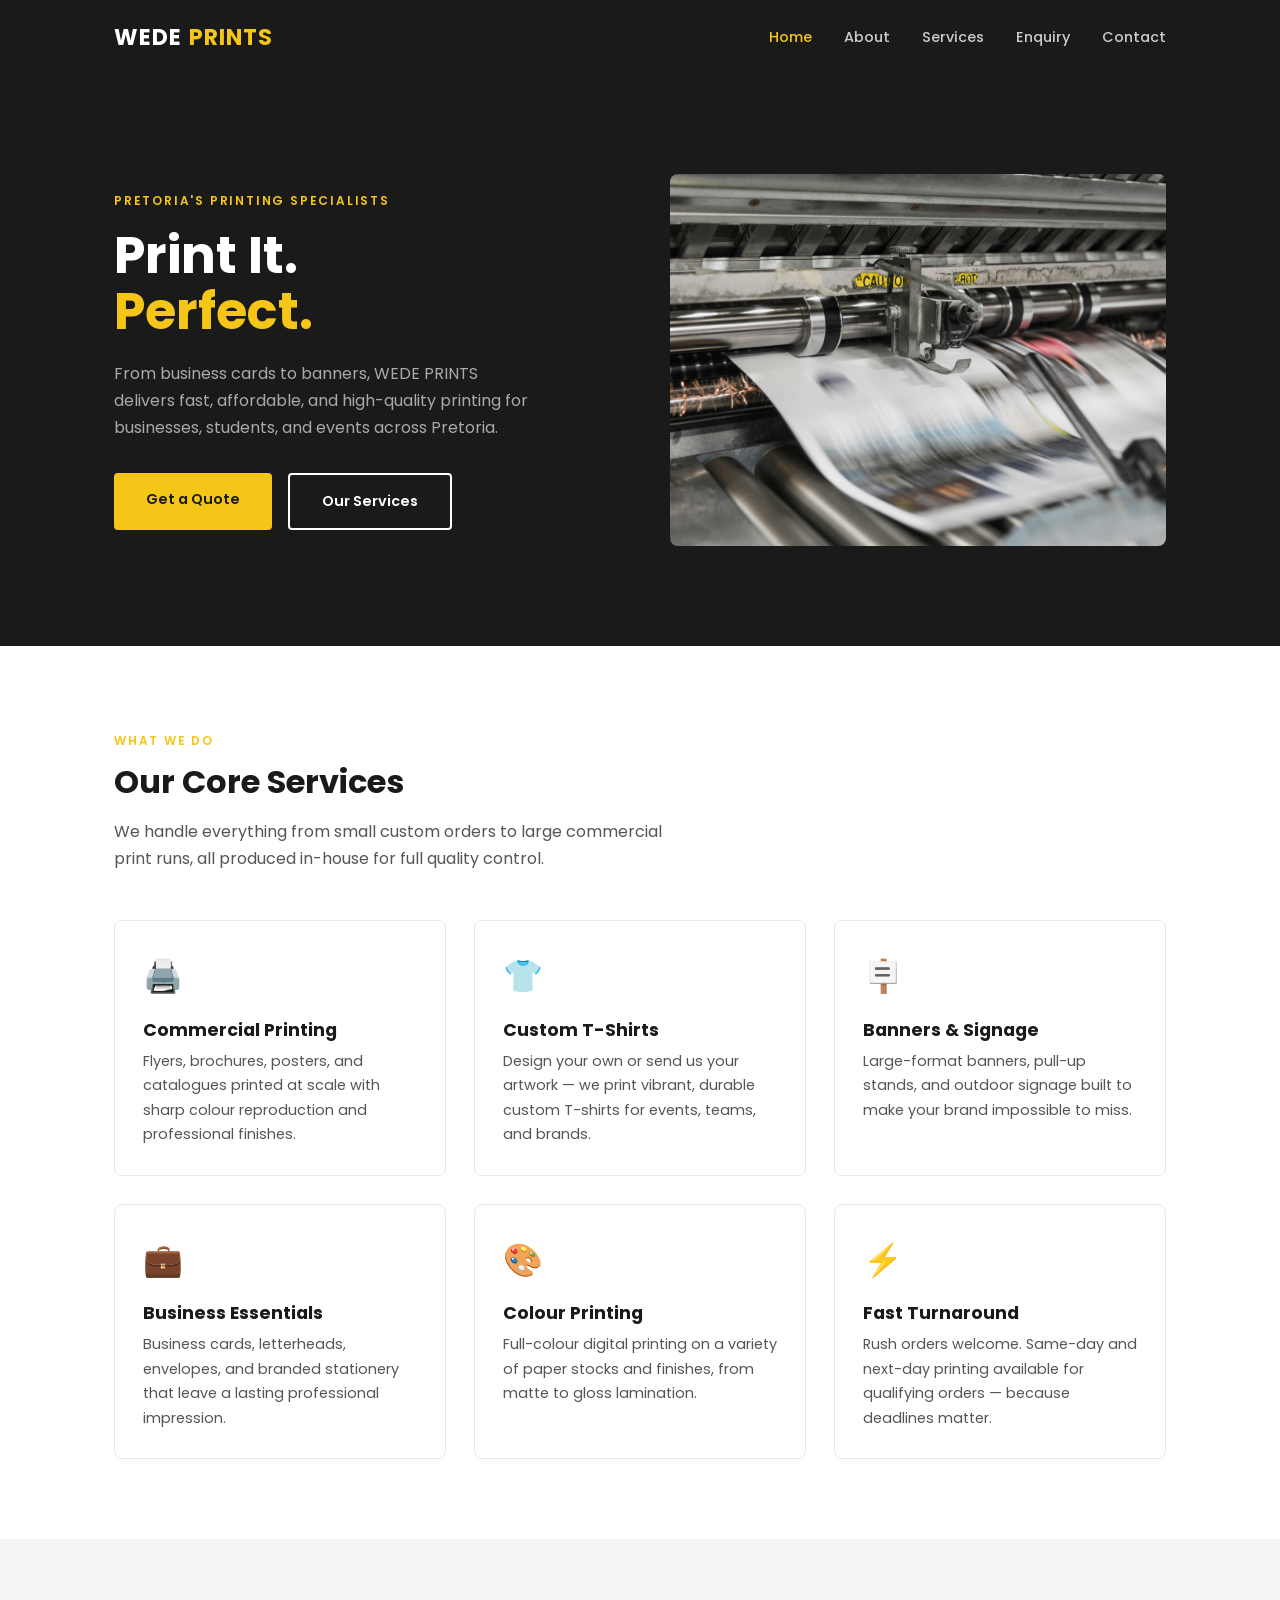
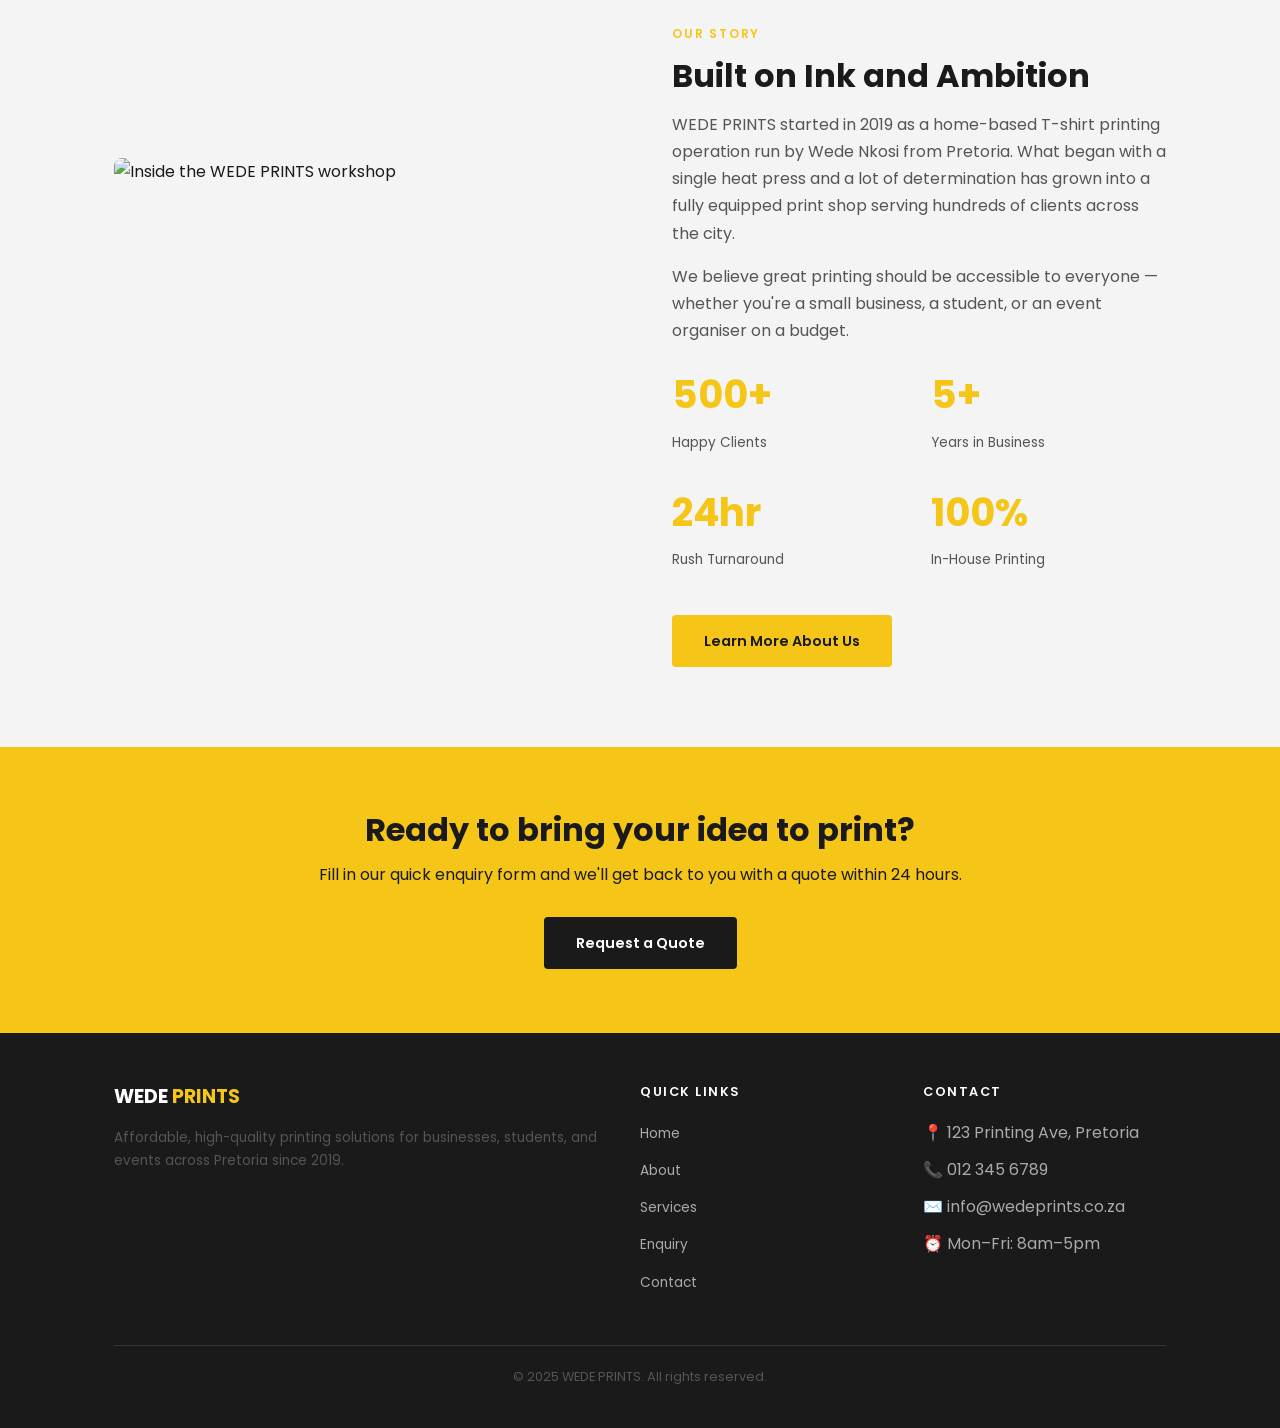
==== index.html @ 8aa2bee9 "Initial commit" ====
<!DOCTYPE html>
<html lang="en">
<head>
  <!-- Page metadata -->
  <meta charset="UTF-8" />
  <meta name="viewport" content="width=device-width, initial-scale=1.0" />
  <title>WEDE PRINTS | Quality Printing in Pretoria</title>

  <!-- Google Fonts -->
  <link rel="preconnect" href="https://fonts.googleapis.com" />
  <link rel="preconnect" href="https://fonts.gstatic.com" crossorigin />
  <link href="https://fonts.googleapis.com/css2?family=Poppins:wght@400;500;600;700&display=swap" rel="stylesheet" />

  <!-- Main stylesheet -->
  <link rel="stylesheet" href="css/style.css" />
</head>
<body>

  <!-- ======== NAVBAR ======== -->
  <nav class="navbar">
    <div class="container navbar__inner">
      <!-- Logo -->
      <a href="index.html" class="navbar__logo">WEDE <span>PRINTS</span></a>

      <!-- Navigation links -->
      <ul class="navbar__links">
        <li><a href="index.html" class="active">Home</a></li>
        <li><a href="about.html">About</a></li>
        <li><a href="services.html">Services</a></li>
        <li><a href="enquiry.html">Enquiry</a></li>
        <li><a href="contact.html">Contact</a></li>
      </ul>
    </div>
  </nav>

  <!-- ======== HERO SECTION ======== -->
  <section class="hero">
    <div class="container hero__inner">

      <!-- Hero text content -->
      <div class="hero__content">
        <p class="hero__tag">Pretoria's Printing Specialists</p>
        <h1 class="hero__title">Print It.<br /><span>Perfect.</span></h1>
        <p class="hero__desc">
          From business cards to banners, WEDE PRINTS delivers fast, affordable,
          and high-quality printing for businesses, students, and events across Pretoria.
        </p>
        <!-- Call-to-action buttons -->
        <div class="hero__buttons">
          <a href="enquiry.html" class="btn btn--primary">Get a Quote</a>
          <a href="services.html" class="btn btn--outline">Our Services</a>
        </div>
      </div>

      <!-- Hero image -->
      <div class="hero__image">
        <img src="images/print-printer.jpg" alt="Large format printing press in action" />
      </div>

    </div>
  </section>

  <!-- ======== SERVICES OVERVIEW ======== -->
  <section class="section">
    <div class="container">

      <span class="section__label">What We Do</span>
      <h2 class="section__title">Our Core Services</h2>
      <p class="section__subtitle">
        We handle everything from small custom orders to large commercial print runs,
        all produced in-house for full quality control.
      </p>

      <!-- Service cards -->
      <div class="cards">

        <div class="card">
          <div class="card__icon">🖨️</div>
          <h3 class="card__title">Commercial Printing</h3>
          <p class="card__text">
            Flyers, brochures, posters, and catalogues printed at scale with
            sharp colour reproduction and professional finishes.
          </p>
        </div>

        <div class="card">
          <div class="card__icon">👕</div>
          <h3 class="card__title">Custom T-Shirts</h3>
          <p class="card__text">
            Design your own or send us your artwork — we print vibrant,
            durable custom T-shirts for events, teams, and brands.
          </p>
        </div>

        <div class="card">
          <div class="card__icon">🪧</div>
          <h3 class="card__title">Banners & Signage</h3>
          <p class="card__text">
            Large-format banners, pull-up stands, and outdoor signage
            built to make your brand impossible to miss.
          </p>
        </div>

        <div class="card">
          <div class="card__icon">💼</div>
          <h3 class="card__title">Business Essentials</h3>
          <p class="card__text">
            Business cards, letterheads, envelopes, and branded stationery
            that leave a lasting professional impression.
          </p>
        </div>

        <div class="card">
          <div class="card__icon">🎨</div>
          <h3 class="card__title">Colour Printing</h3>
          <p class="card__text">
            Full-colour digital printing on a variety of paper stocks and finishes,
            from matte to gloss lamination.
          </p>
        </div>

        <div class="card">
          <div class="card__icon">⚡</div>
          <h3 class="card__title">Fast Turnaround</h3>
          <p class="card__text">
            Rush orders welcome. Same-day and next-day printing available
            for qualifying orders — because deadlines matter.
          </p>
        </div>

      </div>
    </div>
  </section>

  <!-- ======== ABOUT STRIP ======== -->
  <section class="section section--grey">
    <div class="container">
      <div class="about-strip">

        <!-- About image -->
        <div class="about-strip__image">
          <img src="images/print-workshop.jpg" alt="Inside the WEDE PRINTS workshop" />
        </div>

        <!-- About content -->
        <div class="about-strip__content">
          <span class="section__label">Our Story</span>
          <h2 class="section__title">Built on Ink and Ambition</h2>
          <p>
            WEDE PRINTS started in 2019 as a home-based T-shirt printing operation
            run by Wede Nkosi from Pretoria. What began with a single heat press and
            a lot of determination has grown into a fully equipped print shop serving
            hundreds of clients across the city.
          </p>
          <p>
            We believe great printing should be accessible to everyone — whether
            you're a small business, a student, or an event organiser on a budget.
          </p>

          <!-- Stats -->
          <div class="about-strip__stats">
            <div>
              <p class="stat__number">500+</p>
              <p class="stat__label">Happy Clients</p>
            </div>
            <div>
              <p class="stat__number">5+</p>
              <p class="stat__label">Years in Business</p>
            </div>
            <div>
              <p class="stat__number">24hr</p>
              <p class="stat__label">Rush Turnaround</p>
            </div>
            <div>
              <p class="stat__number">100%</p>
              <p class="stat__label">In-House Printing</p>
            </div>
          </div>

          <br />
          <a href="about.html" class="btn btn--primary">Learn More About Us</a>
        </div>

      </div>
    </div>
  </section>

  <!-- ======== CTA BANNER ======== -->
  <section class="cta-banner">
    <div class="container">
      <h2>Ready to bring your idea to print?</h2>
      <p>Fill in our quick enquiry form and we'll get back to you with a quote within 24 hours.</p>
      <a href="enquiry.html" class="btn btn--dark">Request a Quote</a>
    </div>
  </section>

  <!-- ======== FOOTER ======== -->
  <footer class="footer">
    <div class="container">
      <div class="footer__inner">

        <!-- Brand -->
        <div>
          <p class="footer__logo">WEDE <span>PRINTS</span></p>
          <p class="footer__desc">
            Affordable, high-quality printing solutions for businesses,
            students, and events across Pretoria since 2019.
          </p>
        </div>

        <!-- Quick links -->
        <div>
          <p class="footer__heading">Quick Links</p>
          <ul class="footer__links">
            <li><a href="index.html">Home</a></li>
            <li><a href="about.html">About</a></li>
            <li><a href="services.html">Services</a></li>
            <li><a href="enquiry.html">Enquiry</a></li>
            <li><a href="contact.html">Contact</a></li>
          </ul>
        </div>

        <!-- Contact info -->
        <div>
          <p class="footer__heading">Contact</p>
          <ul class="footer__links">
            <li>📍 123 Printing Ave, Pretoria</li>
            <li>📞 012 345 6789</li>
            <li>✉️ info@wedeprints.co.za</li>
            <li>⏰ Mon–Fri: 8am–5pm</li>
          </ul>
        </div>

      </div>

      <!-- Copyright -->
      <div class="footer__bottom">
        <p>&copy; 2025 WEDE PRINTS. All rights reserved.</p>
      </div>
    </div>
  </footer>

  <!-- Main JavaScript file -->
  <script src="js/main.js"></script>
</body>
</html>
---- css/style.css ----
/* ============================================================
   WEDE PRINTS — Main Stylesheet
   Colour palette:
     Black:      #1a1a1a
     Yellow:     #F5C518
     White:      #ffffff
     Light Grey: #f4f4f4
     Mid Grey:   #555555
   ============================================================ */

/* ---------- Reset & Base ---------- */
* {
  margin: 0;
  padding: 0;
  box-sizing: border-box;
}

html {
  scroll-behavior: smooth;
}

body {
  font-family: 'Poppins', sans-serif;
  font-size: 16px;
  color: #1a1a1a;
  background-color: #ffffff;
  line-height: 1.7;
}

img {
  max-width: 100%;
  display: block;
}

a {
  text-decoration: none;
  color: inherit;
}

ul {
  list-style: none;
}

/* ---------- Typography ---------- */
h1, h2, h3, h4 {
  font-weight: 700;
  line-height: 1.2;
}

h1 { font-size: 3rem; }
h2 { font-size: 2rem; }
h3 { font-size: 1.3rem; }

p {
  color: #555555;
  margin-bottom: 1rem;
}

/* ---------- Utility ---------- */
.container {
  max-width: 1100px;
  margin: 0 auto;
  padding: 0 24px;
}

.section {
  padding: 80px 0;
}

.section--grey {
  background-color: #f4f4f4;
}

.section__label {
  display: inline-block;
  font-size: 0.75rem;
  font-weight: 600;
  letter-spacing: 0.15em;
  text-transform: uppercase;
  color: #F5C518;
  margin-bottom: 12px;
}

.section__title {
  font-size: 2rem;
  color: #1a1a1a;
  margin-bottom: 16px;
}

.section__subtitle {
  font-size: 1rem;
  color: #555555;
  max-width: 560px;
  margin-bottom: 48px;
}

.btn {
  display: inline-block;
  padding: 14px 32px;
  font-family: 'Poppins', sans-serif;
  font-size: 0.9rem;
  font-weight: 600;
  border-radius: 4px;
  cursor: pointer;
  border: none;
  transition: opacity 0.2s ease, transform 0.2s ease;
}

.btn:hover {
  opacity: 0.88;
  transform: translateY(-1px);
}

.btn--primary {
  background-color: #F5C518;
  color: #1a1a1a;
}

.btn--outline {
  background-color: transparent;
  color: #ffffff;
  border: 2px solid #ffffff;
}

/* ---------- Navbar ---------- */
.navbar {
  position: sticky;
  top: 0;
  z-index: 100;
  background-color: #1a1a1a;
  padding: 18px 0;
}

.navbar__inner {
  display: flex;
  align-items: center;
  justify-content: space-between;
}

.navbar__logo {
  font-size: 1.4rem;
  font-weight: 700;
  color: #ffffff;
  letter-spacing: 0.05em;
}

.navbar__logo span {
  color: #F5C518;
}

.navbar__links {
  display: flex;
  gap: 32px;
}

.navbar__links a {
  color: #cccccc;
  font-size: 0.9rem;
  font-weight: 500;
  transition: color 0.2s ease;
}

.navbar__links a:hover,
.navbar__links a.active {
  color: #F5C518;
}

/* ---------- Hero ---------- */
.hero {
  background-color: #1a1a1a;
  color: #ffffff;
  padding: 100px 0;
  position: relative;
  overflow: hidden;
}

.hero__inner {
  display: grid;
  grid-template-columns: 1fr 1fr;
  align-items: center;
  gap: 60px;
}

.hero__tag {
  font-size: 0.75rem;
  font-weight: 600;
  letter-spacing: 0.15em;
  text-transform: uppercase;
  color: #F5C518;
  margin-bottom: 16px;
}

.hero__title {
  font-size: 3.2rem;
  line-height: 1.1;
  margin-bottom: 20px;
}

.hero__title span {
  color: #F5C518;
}

.hero__desc {
  color: #aaaaaa;
  font-size: 1rem;
  margin-bottom: 32px;
  max-width: 420px;
}

.hero__buttons {
  display: flex;
  gap: 16px;
  flex-wrap: wrap;
}

.hero__image {
  border-radius: 8px;
  overflow: hidden;
  aspect-ratio: 4/3;
}

.hero__image img {
  width: 100%;
  height: 100%;
  object-fit: cover;
}

/* ---------- Services Cards ---------- */
.cards {
  display: grid;
  grid-template-columns: repeat(3, 1fr);
  gap: 28px;
}

.card {
  background-color: #ffffff;
  border: 1px solid #e8e8e8;
  border-radius: 8px;
  padding: 28px;
  transition: box-shadow 0.2s ease, transform 0.2s ease;
}

.card:hover {
  box-shadow: 0 8px 24px rgba(0,0,0,0.09);
  transform: translateY(-3px);
}

.card__icon {
  font-size: 2rem;
  margin-bottom: 16px;
}

.card__title {
  font-size: 1.1rem;
  font-weight: 700;
  margin-bottom: 8px;
  color: #1a1a1a;
}

.card__text {
  font-size: 0.9rem;
  color: #555555;
  margin-bottom: 0;
}

/* ---------- About Strip ---------- */
.about-strip {
  display: grid;
  grid-template-columns: 1fr 1fr;
  gap: 64px;
  align-items: center;
}

.about-strip__image {
  border-radius: 8px;
  overflow: hidden;
  aspect-ratio: 4/3;
}

.about-strip__image img {
  width: 100%;
  height: 100%;
  object-fit: cover;
}

.about-strip__stats {
  display: grid;
  grid-template-columns: 1fr 1fr;
  gap: 24px;
  margin-top: 32px;
}

.stat__number {
  font-size: 2.4rem;
  font-weight: 700;
  color: #F5C518;
  line-height: 1;
}

.stat__label {
  font-size: 0.85rem;
  color: #555555;
  margin-top: 4px;
}

/* ---------- Page Hero (inner pages) ---------- */
.page-hero {
  background-color: #1a1a1a;
  color: #ffffff;
  padding: 64px 0;
  text-align: center;
}

.page-hero__title {
  font-size: 2.6rem;
  margin-bottom: 12px;
}

.page-hero__title span {
  color: #F5C518;
}

.page-hero__sub {
  color: #aaaaaa;
  font-size: 1rem;
}

/* ---------- Team Cards ---------- */
.team-grid {
  display: grid;
  grid-template-columns: repeat(3, 1fr);
  gap: 28px;
}

.team-card {
  text-align: center;
  padding: 32px 20px;
  border: 1px solid #e8e8e8;
  border-radius: 8px;
}

.team-card__avatar {
  width: 80px;
  height: 80px;
  border-radius: 50%;
  background-color: #F5C518;
  display: flex;
  align-items: center;
  justify-content: center;
  font-size: 1.8rem;
  margin: 0 auto 16px;
}

.team-card__name {
  font-weight: 700;
  margin-bottom: 4px;
  color: #1a1a1a;
}

.team-card__role {
  font-size: 0.85rem;
  color: #F5C518;
  font-weight: 600;
}

/* ---------- Services Page ---------- */
.service-block {
  display: grid;
  grid-template-columns: 1fr 1fr;
  gap: 60px;
  align-items: center;
  padding: 60px 0;
  border-bottom: 1px solid #e8e8e8;
}

.service-block:last-child {
  border-bottom: none;
}

.service-block--reverse {
  direction: rtl;
}

.service-block--reverse > * {
  direction: ltr;
}

.service-block__image {
  border-radius: 8px;
  overflow: hidden;
  aspect-ratio: 4/3;
}

.service-block__image img {
  width: 100%;
  height: 100%;
  object-fit: cover;
}

.service-block__tag {
  font-size: 0.75rem;
  font-weight: 600;
  letter-spacing: 0.15em;
  text-transform: uppercase;
  color: #F5C518;
  margin-bottom: 8px;
}

.price-tag {
  display: inline-block;
  background-color: #F5C518;
  color: #1a1a1a;
  font-weight: 700;
  font-size: 0.85rem;
  padding: 4px 12px;
  border-radius: 4px;
  margin-top: 12px;
}

/* ---------- Enquiry & Contact Forms ---------- */
.form-section {
  display: grid;
  grid-template-columns: 1fr 1.4fr;
  gap: 64px;
  align-items: start;
}

.form-info__item {
  display: flex;
  gap: 16px;
  margin-bottom: 28px;
}

.form-info__icon {
  font-size: 1.4rem;
  flex-shrink: 0;
  margin-top: 2px;
}

.form-info__label {
  font-size: 0.75rem;
  font-weight: 600;
  text-transform: uppercase;
  letter-spacing: 0.1em;
  color: #F5C518;
  margin-bottom: 4px;
}

.form-info__value {
  font-size: 0.95rem;
  color: #1a1a1a;
  margin-bottom: 0;
}

.form {
  display: flex;
  flex-direction: column;
  gap: 18px;
}

.form__row {
  display: grid;
  grid-template-columns: 1fr 1fr;
  gap: 18px;
}

.form__group {
  display: flex;
  flex-direction: column;
  gap: 6px;
}

.form__group label {
  font-size: 0.85rem;
  font-weight: 600;
  color: #1a1a1a;
}

.form__group input,
.form__group select,
.form__group textarea {
  padding: 12px 16px;
  border: 1px solid #dddddd;
  border-radius: 4px;
  font-family: 'Poppins', sans-serif;
  font-size: 0.9rem;
  color: #1a1a1a;
  transition: border-color 0.2s ease;
  background-color: #ffffff;
}

.form__group input:focus,
.form__group select:focus,
.form__group textarea:focus {
  outline: none;
  border-color: #F5C518;
}

.form__group textarea {
  resize: vertical;
  min-height: 120px;
}

/* ---------- Map Placeholder ---------- */
.map-placeholder {
  background-color: #e8e8e8;
  border-radius: 8px;
  height: 260px;
  display: flex;
  align-items: center;
  justify-content: center;
  color: #888888;
  font-size: 0.9rem;
  margin-top: 32px;
}

/* ---------- Locations Grid ---------- */
.locations-grid {
  display: grid;
  grid-template-columns: 1fr 1fr;
  gap: 28px;
  margin-bottom: 40px;
}

.location-card {
  background-color: #f4f4f4;
  border-radius: 8px;
  padding: 28px;
}

.location-card__name {
  font-weight: 700;
  font-size: 1.1rem;
  color: #1a1a1a;
  margin-bottom: 12px;
  padding-bottom: 12px;
  border-bottom: 2px solid #F5C518;
}

.location-card p {
  font-size: 0.9rem;
  margin-bottom: 6px;
}

/* ---------- CTA Banner ---------- */
.cta-banner {
  background-color: #F5C518;
  padding: 64px 0;
  text-align: center;
}

.cta-banner h2 {
  font-size: 2rem;
  color: #1a1a1a;
  margin-bottom: 12px;
}

.cta-banner p {
  color: #1a1a1a;
  margin-bottom: 28px;
}

.btn--dark {
  background-color: #1a1a1a;
  color: #ffffff;
}

/* ---------- Footer ---------- */
.footer {
  background-color: #1a1a1a;
  color: #aaaaaa;
  padding: 48px 0 24px;
}

.footer__inner {
  display: grid;
  grid-template-columns: 2fr 1fr 1fr;
  gap: 40px;
  margin-bottom: 40px;
}

.footer__logo {
  font-size: 1.2rem;
  font-weight: 700;
  color: #ffffff;
  margin-bottom: 12px;
}

.footer__logo span {
  color: #F5C518;
}

.footer__desc {
  font-size: 0.85rem;
  line-height: 1.7;
  margin-bottom: 0;
}

.footer__heading {
  font-size: 0.8rem;
  font-weight: 600;
  text-transform: uppercase;
  letter-spacing: 0.12em;
  color: #ffffff;
  margin-bottom: 16px;
}

.footer__links li {
  margin-bottom: 10px;
}

.footer__links a {
  font-size: 0.85rem;
  color: #aaaaaa;
  transition: color 0.2s ease;
}

.footer__links a:hover {
  color: #F5C518;
}

.footer__bottom {
  border-top: 1px solid #333333;
  padding-top: 20px;
  text-align: center;
  font-size: 0.8rem;
}

/* ---------- Responsive ---------- */
@media (max-width: 768px) {
  h1 { font-size: 2rem; }
  h2 { font-size: 1.5rem; }

  .hero__inner,
  .about-strip,
  .service-block,
  .form-section,
  .locations-grid,
  .footer__inner {
    grid-template-columns: 1fr;
  }

  .cards,
  .team-grid {
    grid-template-columns: 1fr;
  }

  .hero__image { display: none; }

  .service-block--reverse {
    direction: ltr;
  }

  .navbar__links {
    gap: 16px;
  }

  .form__row {
    grid-template-columns: 1fr;
  }
}
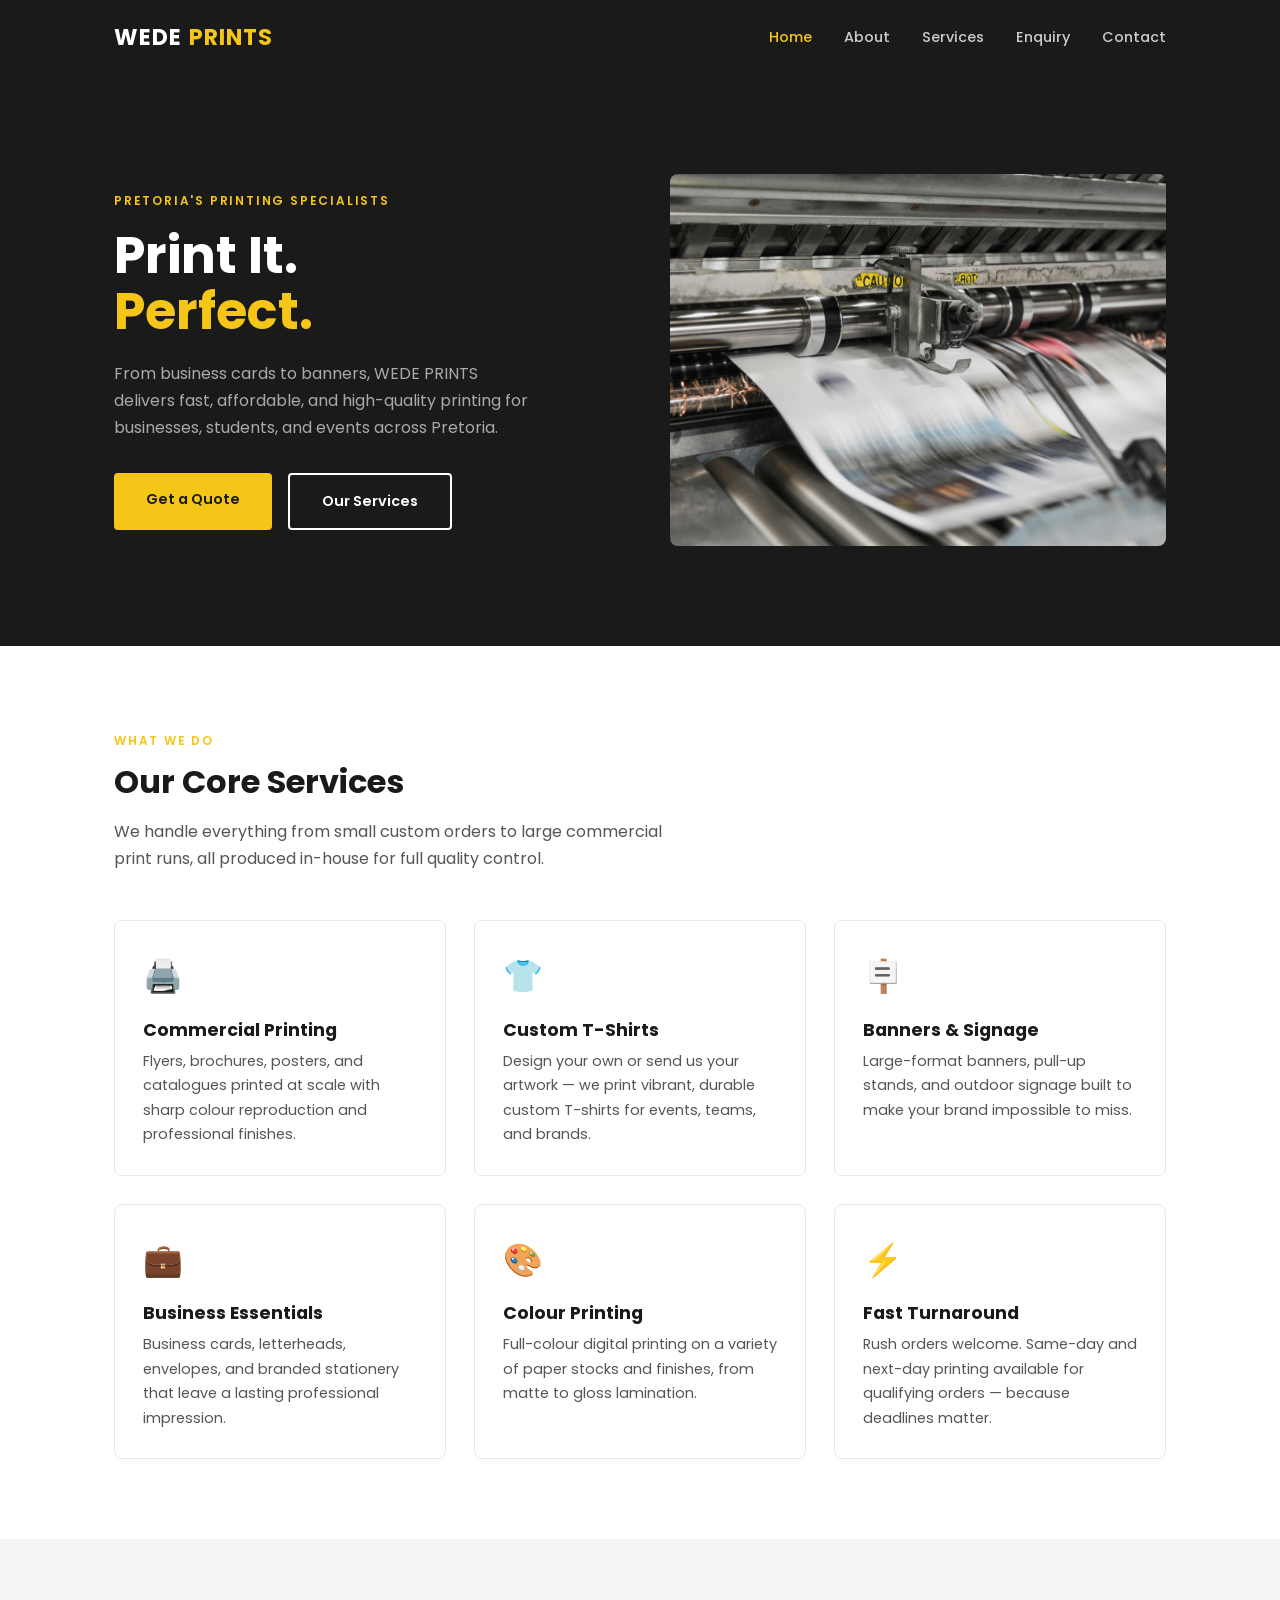
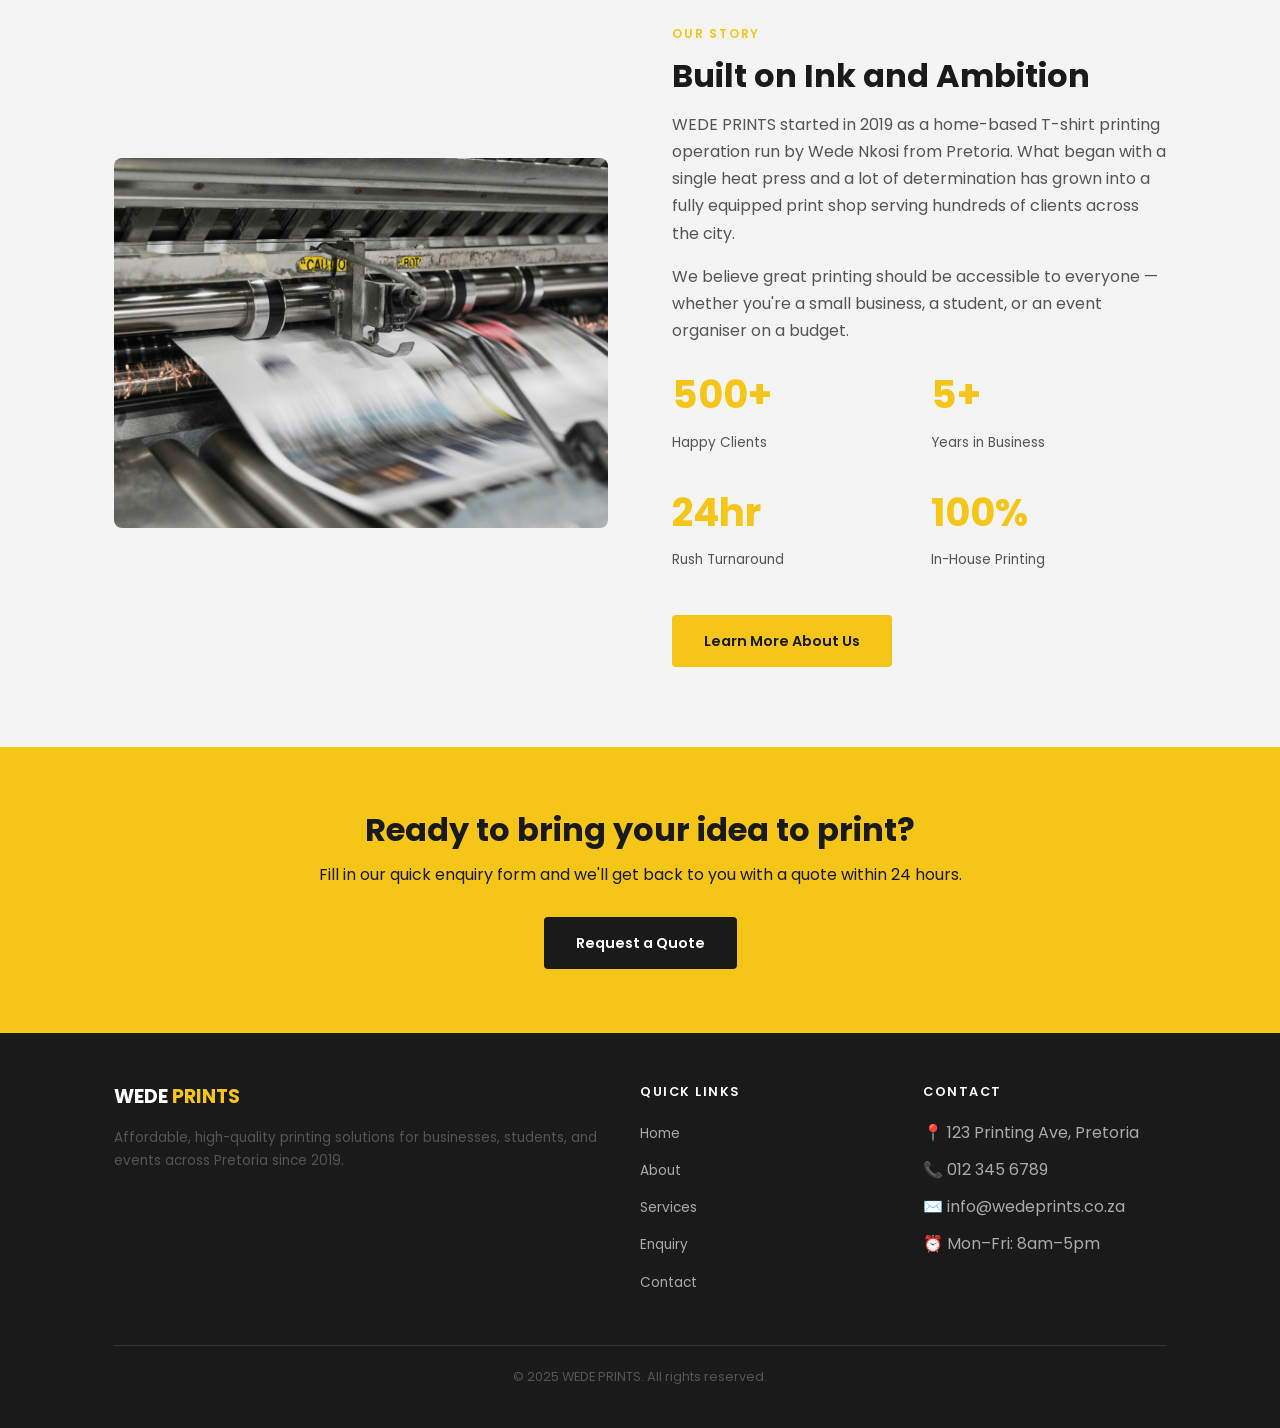
==== commit d65310f9: "srcset on images Add srcset and sizes attributes to all images for responsiveness" ====
--- a/index.html
+++ b/index.html
@@ -54,8 +54,12 @@
 
       <!-- Hero image -->
       <div class="hero__image">
-        <img src="images/print-printer.jpg" alt="Large format printing press in action" />
-      </div>
+<img 
+  src="images/print-printer.jpg"
+  srcset="images/print-printer.jpg 1200w, images/print-printer.jpg 800w"
+  sizes="(max-width: 768px) 100vw, (max-width: 1024px) 50vw, 50vw"
+  alt="Large format printing press in action"
+/>      </div>
 
     </div>
   </section>
@@ -139,8 +143,12 @@
 
         <!-- About image -->
         <div class="about-strip__image">
-          <img src="images/print-workshop.jpg" alt="Inside the WEDE PRINTS workshop" />
-        </div>
+<img 
+  src="images/print-printer.jpg"
+  srcset="images/print-printer.jpg 1200w, images/print-printer.jpg 800w"
+  sizes="(max-width: 768px) 100vw, (max-width: 1024px) 50vw, 50vw"
+  alt="Large format printing press in action"
+/>        </div>
 
         <!-- About content -->
         <div class="about-strip__content">
--- a/css/style.css
+++ b/css/style.css
@@ -659,3 +659,32 @@
     grid-template-columns: 1fr;
   }
 }
+@media (max-width: 1024px) {
+  .cards {
+    grid-template-columns: repeat(2, 1fr);
+  }
+
+  .team-grid {
+    grid-template-columns: repeat(2, 1fr);
+  }
+
+  .hero__title {
+    font-size: 2.4rem;
+  }
+
+  .hero__inner {
+    gap: 32px;
+  }
+
+  .footer__inner {
+    grid-template-columns: 1fr 1fr;
+  }
+
+  .service-block {
+    gap: 32px;
+  }
+
+  .form-section {
+    gap: 32px;
+  }
+}
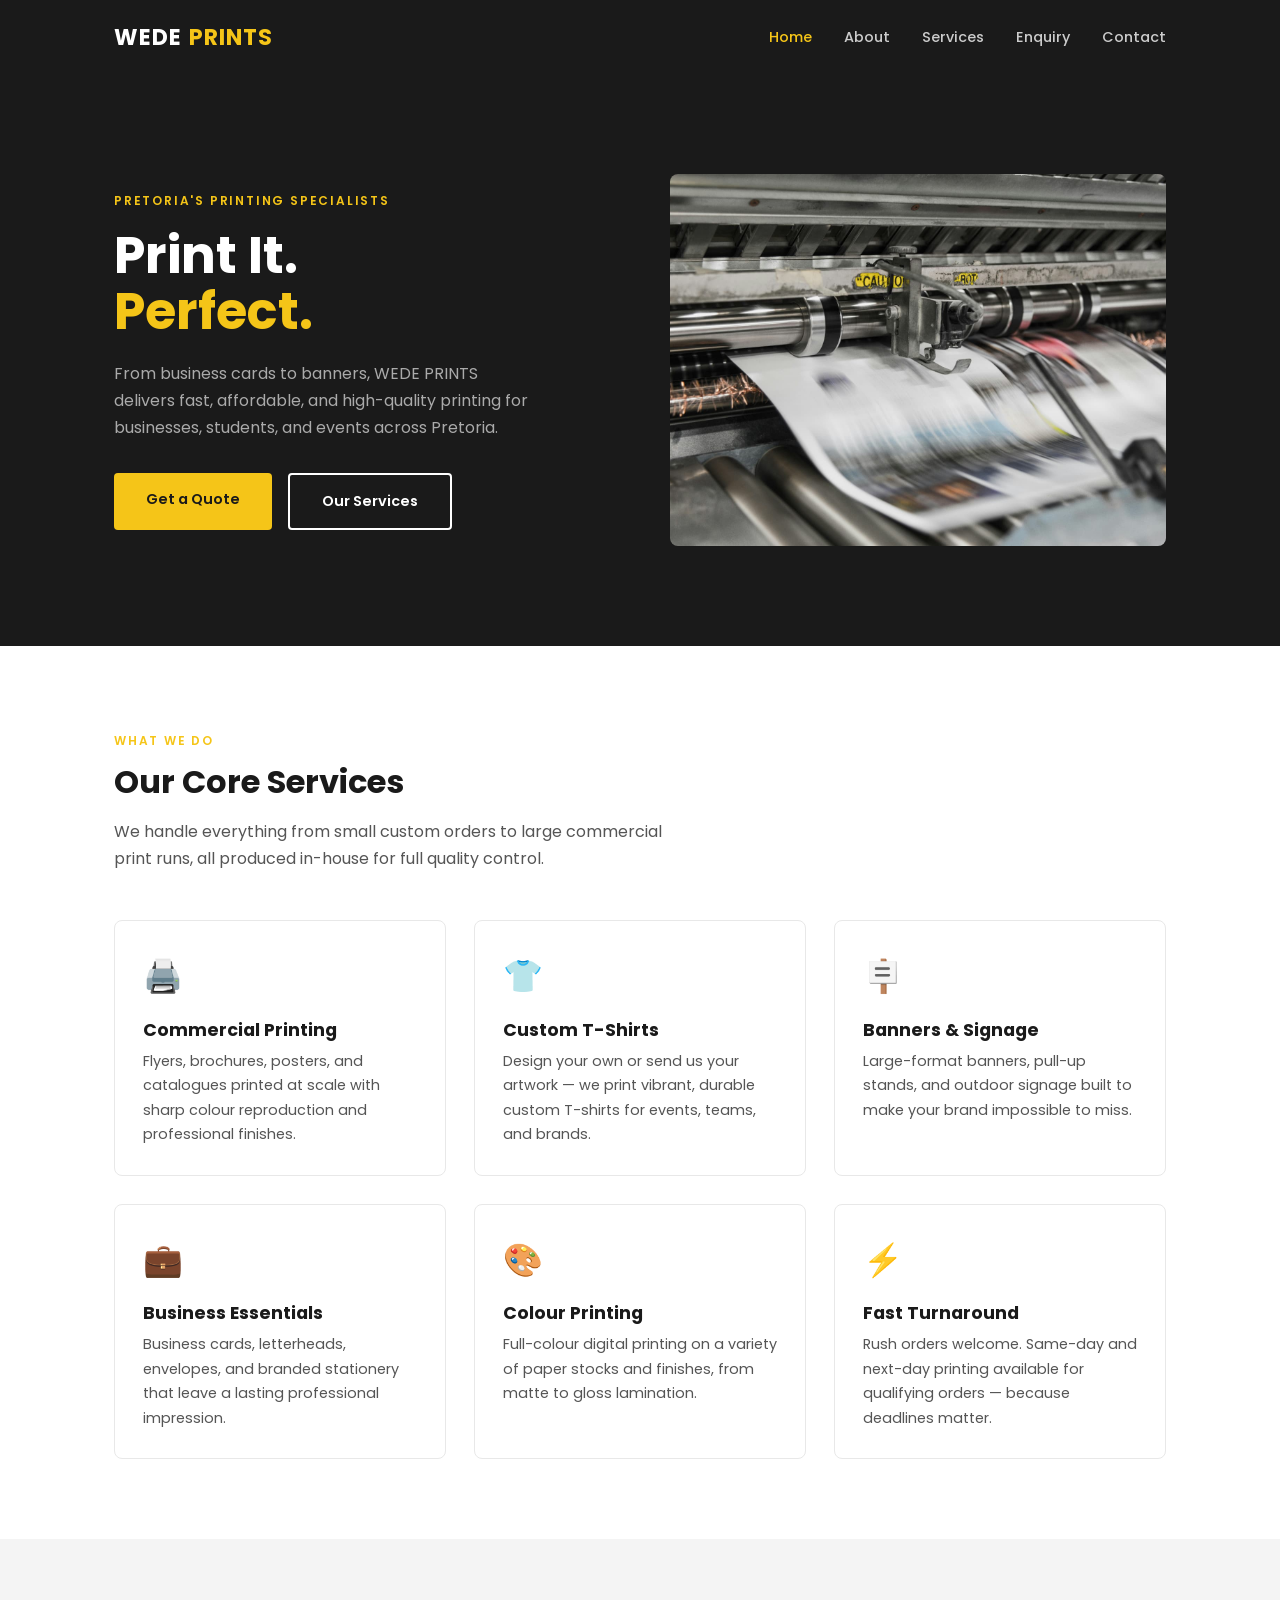
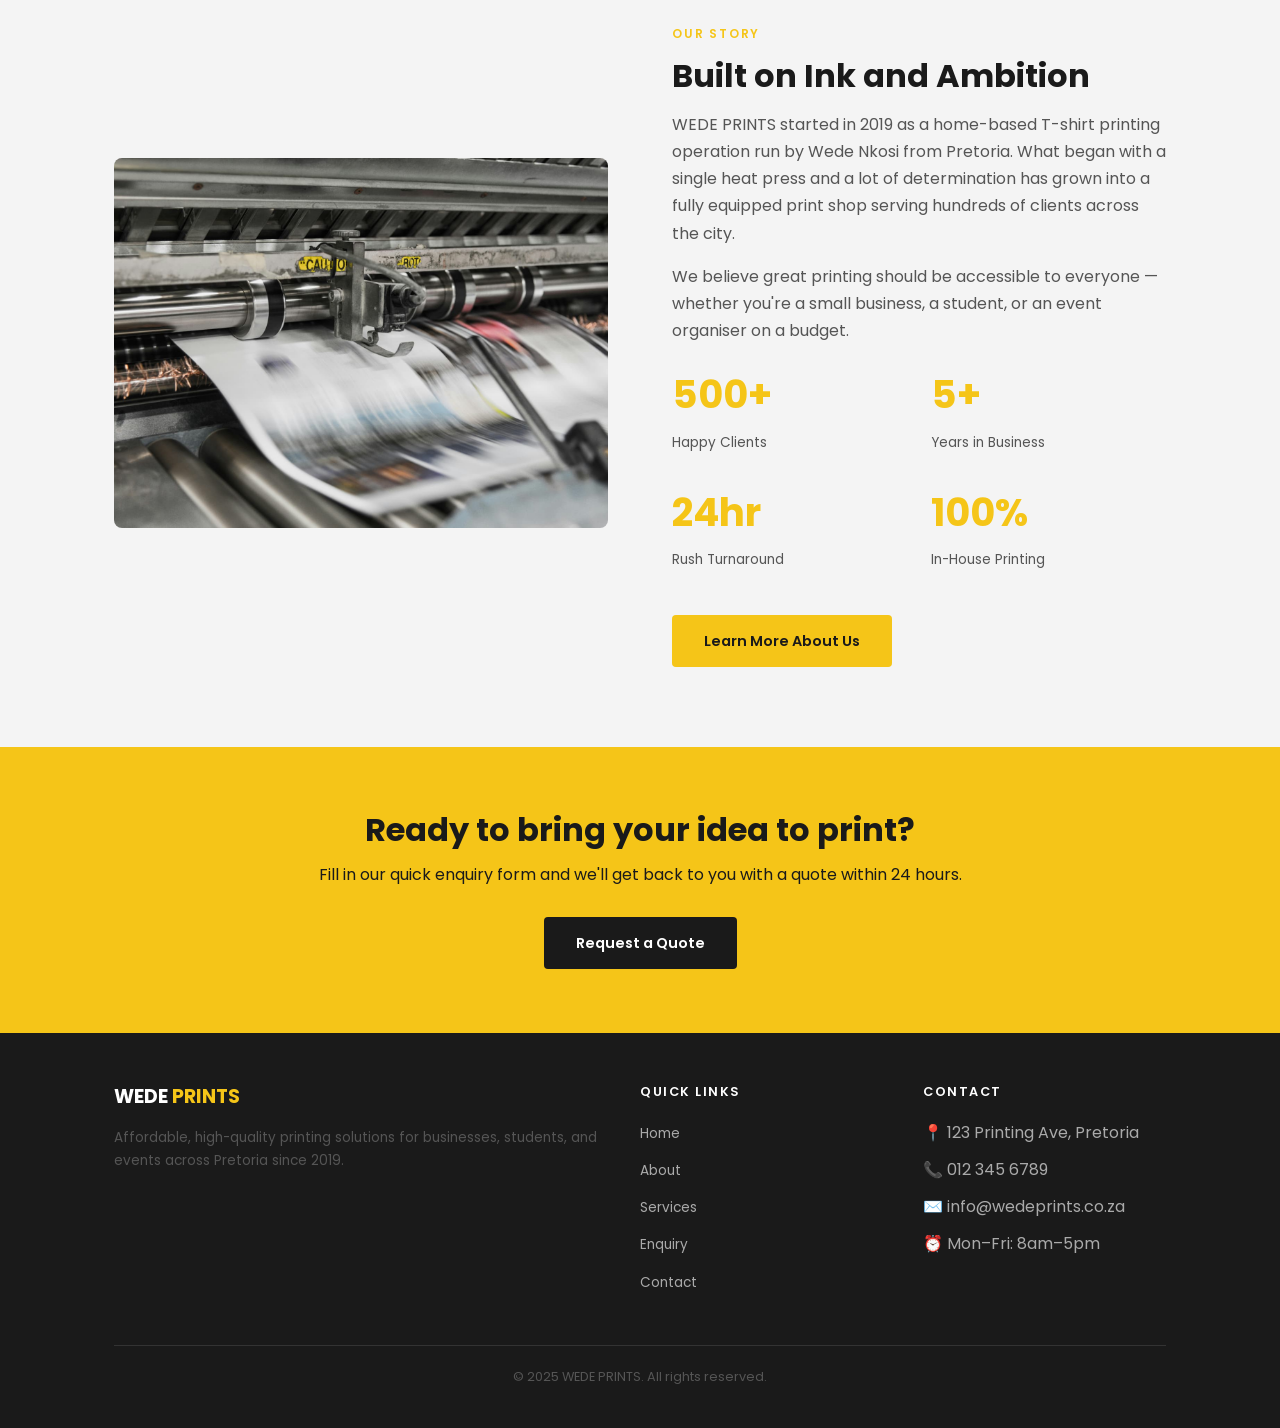
==== commit 64c3ee23: "Add FAQ Add FAQ accordion to services page Add image gallery with lightbox to about page Add scroll " ====
--- a/index.html
+++ b/index.html
@@ -4,7 +4,8 @@
   <!-- Page metadata -->
   <meta charset="UTF-8" />
   <meta name="viewport" content="width=device-width, initial-scale=1.0" />
-  <title>WEDE PRINTS | Quality Printing in Pretoria</title>
+  <title>WEDE PRINTS | Affordable Printing in Pretoria</title>
+<meta name="description" content="WEDE PRINTS offers fast, affordable printing in Pretoria: custom T-shirts, flyers, banners and business cards. Request a free quote today." />
 
   <!-- Google Fonts -->
   <link rel="preconnect" href="https://fonts.googleapis.com" />
@@ -250,5 +251,6 @@
 
   <!-- Main JavaScript file -->
   <script src="js/main.js"></script>
+  <script src="js/interactive.js" defer></script>
 </body>
 </html>
--- a/css/style.css
+++ b/css/style.css
@@ -126,7 +126,7 @@
 .navbar {
   position: sticky;
   top: 0;
-  z-index: 100;
+  z-index: 1000;
   background-color: #1a1a1a;
   padding: 18px 0;
 }
@@ -627,38 +627,6 @@
 }
 
 /* ---------- Responsive ---------- */
-@media (max-width: 768px) {
-  h1 { font-size: 2rem; }
-  h2 { font-size: 1.5rem; }
-
-  .hero__inner,
-  .about-strip,
-  .service-block,
-  .form-section,
-  .locations-grid,
-  .footer__inner {
-    grid-template-columns: 1fr;
-  }
-
-  .cards,
-  .team-grid {
-    grid-template-columns: 1fr;
-  }
-
-  .hero__image { display: none; }
-
-  .service-block--reverse {
-    direction: ltr;
-  }
-
-  .navbar__links {
-    gap: 16px;
-  }
-
-  .form__row {
-    grid-template-columns: 1fr;
-  }
-}
 @media (max-width: 1024px) {
   .cards {
     grid-template-columns: repeat(2, 1fr);
@@ -687,4 +655,167 @@
   .form-section {
     gap: 32px;
   }
+}/* ---------- Interactive Map ---------- */
+.map-controls {
+  display: flex;
+  gap: 16px;
+  flex-wrap: wrap;
+  margin-bottom: 20px;
+}
+
+.map {
+  height: 400px;
+  border-radius: 8px;
+  position: relative;
+  z-index: 0;
+}
+
+@media (max-width: 768px) {
+  .map { height: 300px; }
+}/* ---------- Accordion ---------- */
+.accordion {
+  max-width: 800px;
+  margin-top: 24px;
+}
+
+.accordion__item {
+  background-color: #ffffff;
+  border: 1px solid #e8e8e8;
+  border-radius: 8px;
+  margin-bottom: 12px;
+  overflow: hidden;
+}
+
+.accordion__header {
+  display: flex;
+  justify-content: space-between;
+  align-items: center;
+  width: 100%;
+  padding: 18px 24px;
+  background: none;
+  border: none;
+  font-family: 'Poppins', sans-serif;
+  font-size: 1rem;
+  font-weight: 600;
+  color: #1a1a1a;
+  text-align: left;
+  cursor: pointer;
+  transition: background-color 0.2s ease;
+}
+
+.accordion__header:hover,
+.accordion__header:focus {
+  background-color: #fff8dc;
+}
+
+.accordion__icon {
+  font-size: 1.4rem;
+  color: #F5C518;
+  font-weight: 700;
+}
+
+.accordion__panel {
+  max-height: 0;
+  overflow: hidden;
+  transition: max-height 0.3s ease;
+}
+
+.accordion__panel p {
+  padding: 0 24px 20px;
+  margin-bottom: 0;
+}
+
+/* ---------- Gallery & Lightbox ---------- */
+.gallery {
+  display: grid;
+  grid-template-columns: repeat(3, 1fr);
+  gap: 16px;
+}
+
+.gallery__item {
+  border: none;
+  padding: 0;
+  background: none;
+  border-radius: 8px;
+  overflow: hidden;
+  cursor: zoom-in;
+  aspect-ratio: 4/3;
+}
+
+.gallery__item img {
+  width: 100%;
+  height: 100%;
+  object-fit: cover;
+  transition: transform 0.3s ease;
+}
+
+.gallery__item:hover img,
+.gallery__item:focus img {
+  transform: scale(1.06);
+}
+
+.lightbox {
+  position: fixed;
+  inset: 0;
+  z-index: 2000;
+  display: none;
+  align-items: center;
+  justify-content: center;
+  background-color: rgba(0, 0, 0, 0.88);
+  padding: 24px;
+}
+
+.lightbox--open {
+  display: flex;
+}
+
+.lightbox__img {
+  max-width: 100%;
+  max-height: 90vh;
+  border-radius: 8px;
+}
+
+.lightbox__close {
+  position: absolute;
+  top: 16px;
+  right: 24px;
+  background: none;
+  border: none;
+  color: #ffffff;
+  font-size: 2.6rem;
+  line-height: 1;
+  cursor: pointer;
+}
+
+.lightbox__close:hover {
+  color: #F5C518;
+}
+
+/* ---------- Scroll animations ---------- */
+.reveal {
+  opacity: 0;
+  transform: translateY(24px);
+  transition: opacity 0.6s ease, transform 0.6s ease;
+}
+
+.reveal--visible {
+  opacity: 1;
+  transform: translateY(0);
+}
+
+/* Respect visitors who prefer reduced motion */
+@media (prefers-reduced-motion: reduce) {
+  .reveal,
+  .accordion__panel,
+  .gallery__item img {
+    transition: none;
+  }
+}
+
+@media (max-width: 1024px) {
+  .gallery { grid-template-columns: repeat(2, 1fr); }
+}
+
+@media (max-width: 768px) {
+  .gallery { grid-template-columns: 1fr; }
 }
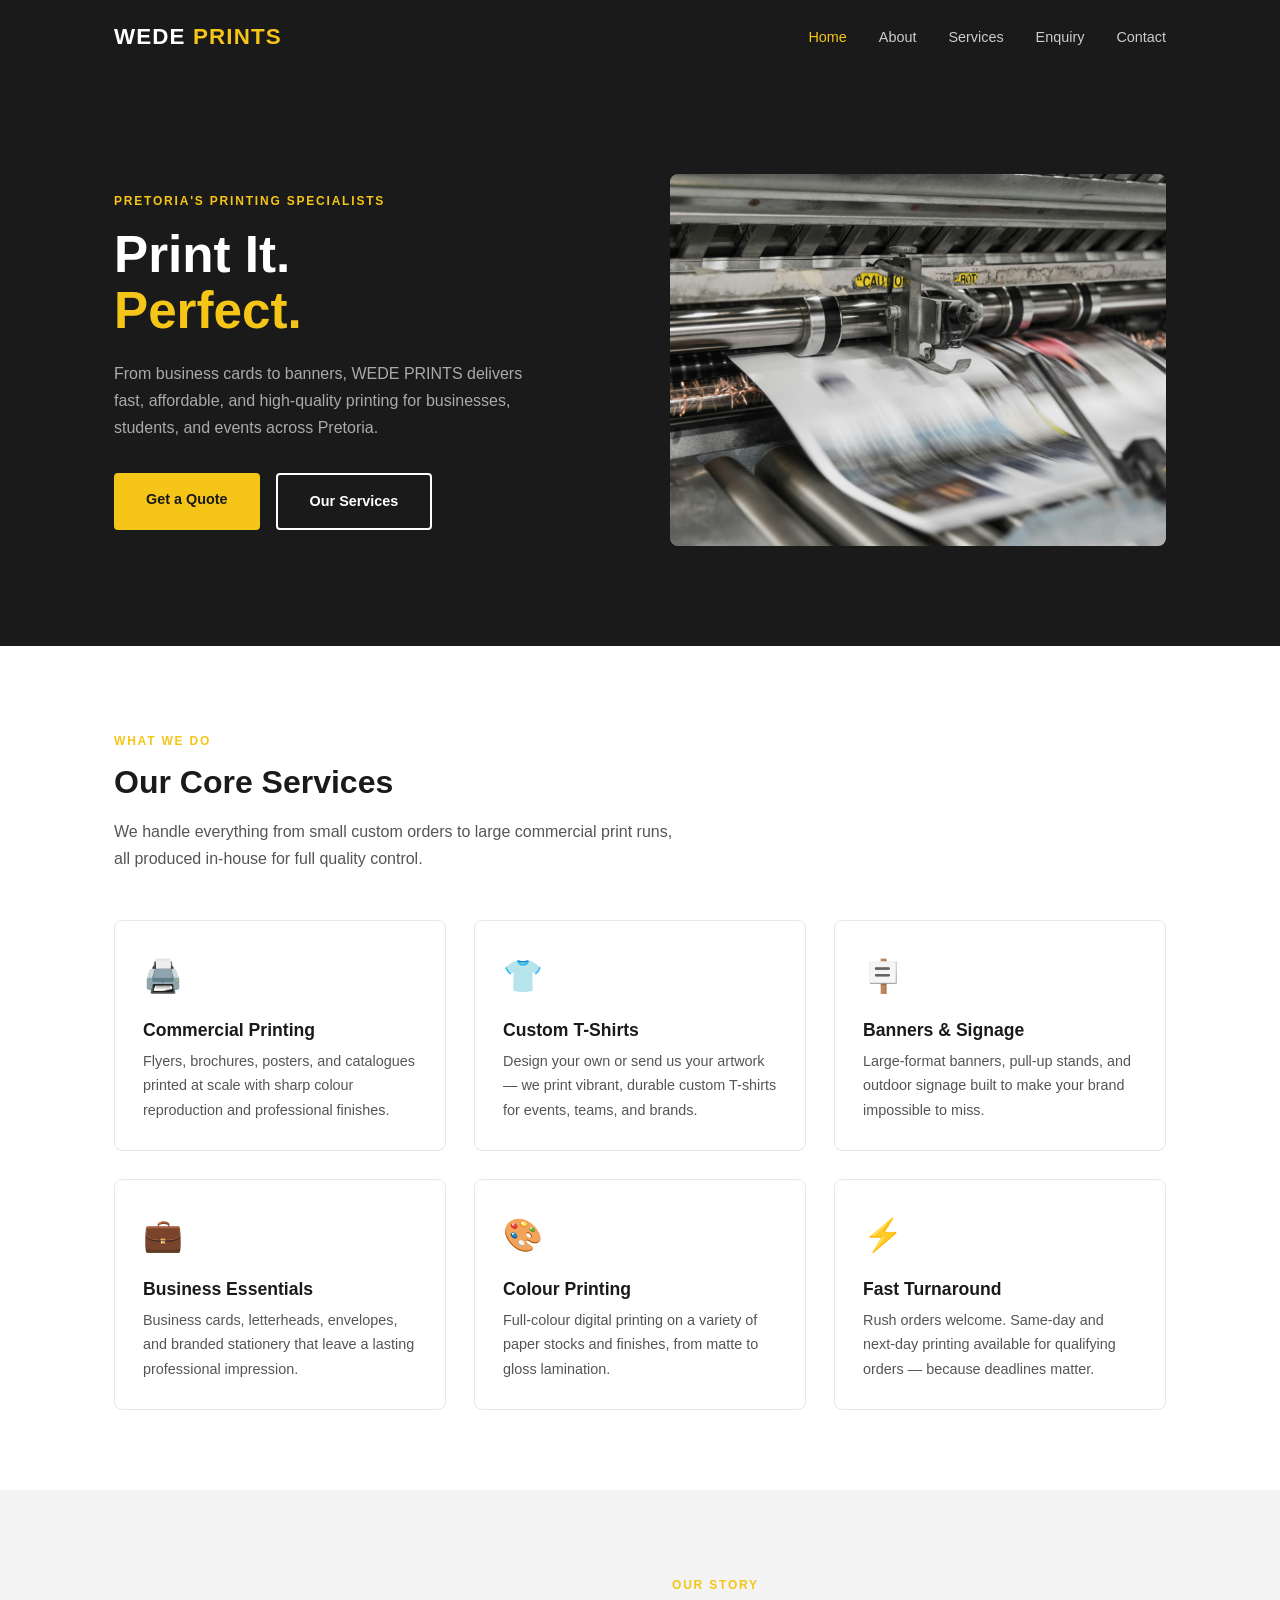
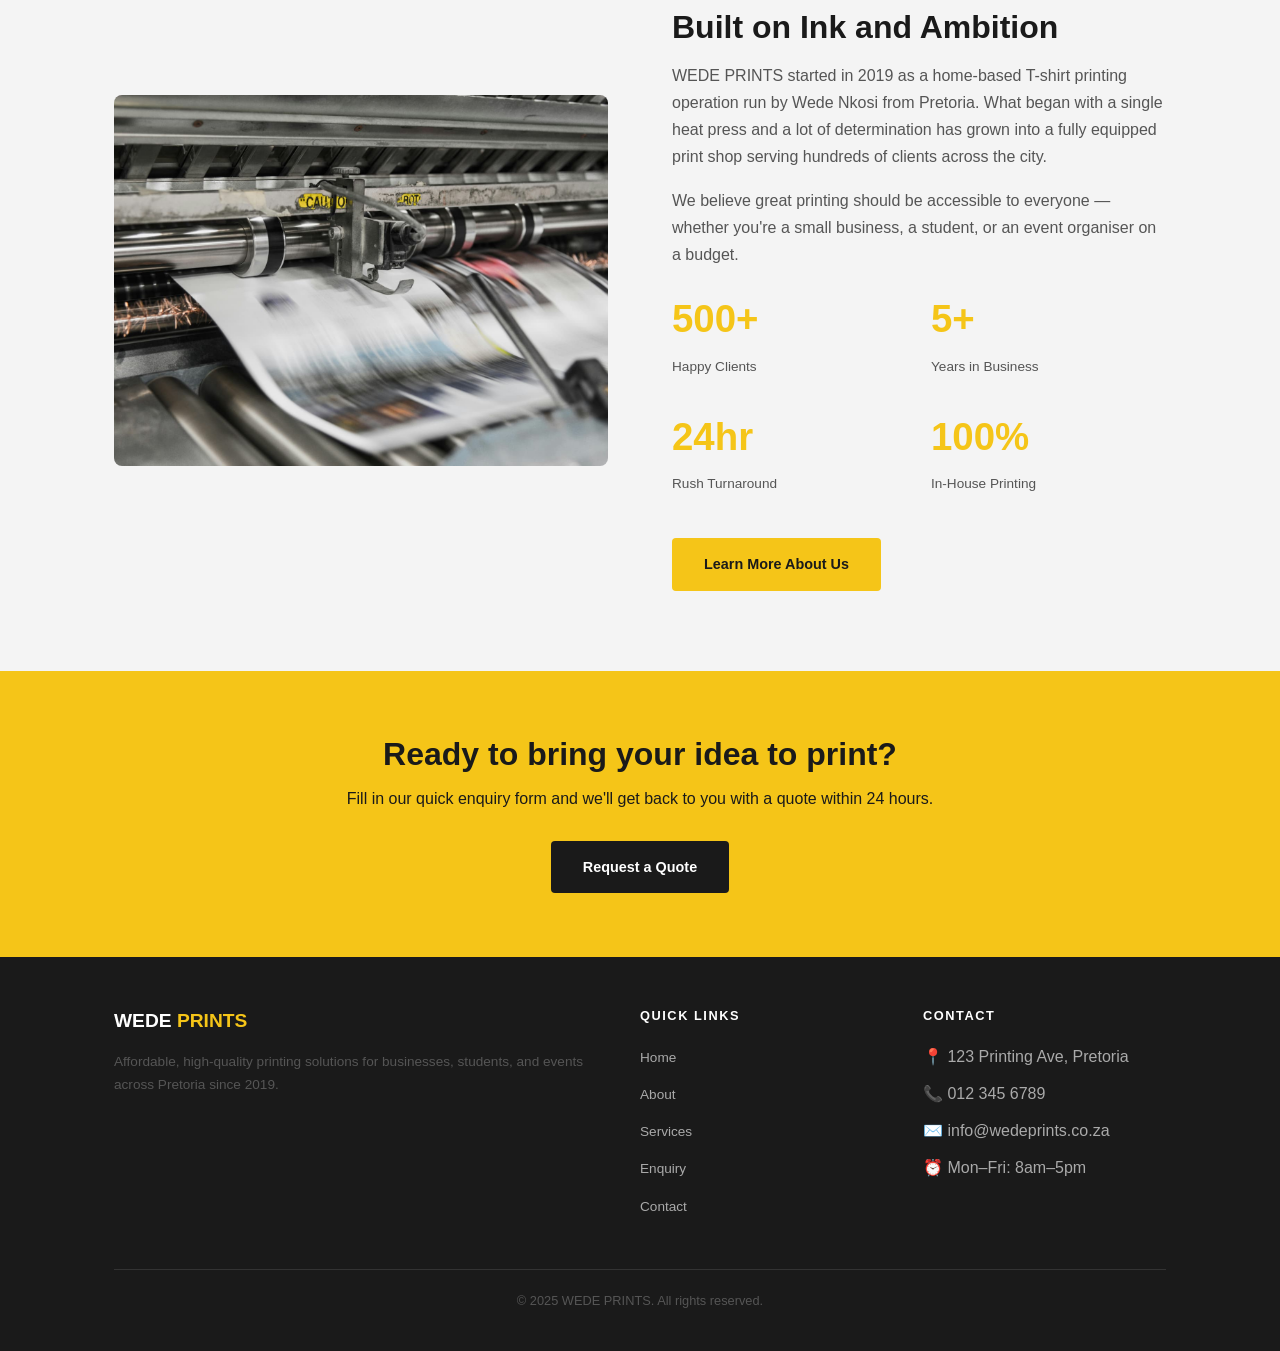
==== commit 70af68fa: "SEO and Content security Add off-page and local SEO strategy to README Add LocalBusiness structured " ====
--- a/index.html
+++ b/index.html
@@ -6,6 +6,13 @@
   <meta name="viewport" content="width=device-width, initial-scale=1.0" />
   <title>WEDE PRINTS | Affordable Printing in Pretoria</title>
 <meta name="description" content="WEDE PRINTS offers fast, affordable printing in Pretoria: custom T-shirts, flyers, banners and business cards. Request a free quote today." />
+<meta property="og:type" content="website" />
+<meta property="og:title" content="WEDE PRINTS | Affordable Printing in Pretoria" />
+<meta property="og:description" content="Fast, affordable printing in Pretoria: custom T-shirts, flyers, banners and business cards." />
+<meta property="og:url" content="https://YOURUSERNAME.github.io/wedeprintsv2/" />
+<meta property="og:image" content="https://YOURUSERNAME.github.io/wedeprintsv2/images/print-printer.jpg" />
+<meta name="twitter:card" content="summary_large_image" />
+<meta http-equiv="Content-Security-Policy" content="default-src 'self'; script-src 'self' https://unpkg.com; style-src 'self' 'unsafe-inline' https://fonts.googleapis.com https://unpkg.com; font-src https://fonts.gstatic.com; img-src 'self' data: https://tile.openstreetmap.org https://unpkg.com; connect-src 'self' https://jsonplaceholder.typicode.com; form-action 'self' https://jsonplaceholder.typicode.com mailto:; base-uri 'self'; object-src 'none'" />
 
   <!-- Google Fonts -->
   <link rel="preconnect" href="https://fonts.googleapis.com" />
--- a/css/style.css
+++ b/css/style.css
@@ -818,4 +818,144 @@
 
 @media (max-width: 768px) {
   .gallery { grid-template-columns: 1fr; }
+}/* ---------- Searchable price list ---------- */
+.toolbar {
+  display: grid;
+  grid-template-columns: 2fr 1fr 1fr;
+  gap: 16px;
+  margin-bottom: 20px;
+}
+
+.result-count {
+  font-size: 0.9rem;
+  margin-bottom: 20px;
+}
+
+.product-grid {
+  display: grid;
+  grid-template-columns: repeat(3, 1fr);
+  gap: 24px;
+}
+
+.product-card {
+  display: flex;
+  flex-direction: column;
+  gap: 8px;
+  padding: 24px;
+  border: 1px solid #e8e8e8;
+  border-radius: 8px;
+  background-color: #ffffff;
+  transition: box-shadow 0.2s ease, transform 0.2s ease;
+}
+
+.product-card:hover {
+  box-shadow: 0 8px 24px rgba(0, 0, 0, 0.09);
+  transform: translateY(-3px);
+}
+
+.product-card__category {
+  font-size: 0.7rem;
+  font-weight: 600;
+  letter-spacing: 0.12em;
+  text-transform: uppercase;
+  color: #b8920d;
+}
+
+.product-card h3 {
+  font-size: 1.1rem;
+}
+
+.product-card p {
+  font-size: 0.9rem;
+  margin-bottom: 0;
+}
+
+.product-card__meta {
+  font-weight: 600;
+  color: #1a1a1a;
+  margin-top: auto;
+  padding-top: 8px;
+}
+
+.product-card .btn {
+  align-self: flex-start;
+  margin-top: 8px;
+}
+
+@media (max-width: 1024px) {
+  .product-grid { grid-template-columns: repeat(2, 1fr); }
+}
+
+@media (max-width: 768px) {
+  .toolbar,
+  .product-grid { grid-template-columns: 1fr; }
+}/* ---------- Form validation & results ---------- */
+.form__error {
+  font-size: 0.8rem;
+  color: #b42318;
+  margin: 0;
+}
+
+.input--invalid {
+  border-color: #b42318 !important;
+  background-color: #fff5f4;
+}
+
+.form button:disabled {
+  opacity: 0.6;
+  cursor: not-allowed;
+}
+
+.form-result {
+  margin-top: 24px;
+  padding: 24px;
+  border-radius: 8px;
+}
+
+.form-result--success {
+  background-color: #f0fdf4;
+  border: 1px solid #86efac;
+  color: #166534;
+}
+
+.form-result--error {
+  background-color: #fff5f4;
+  border: 1px solid #fda29b;
+  color: #b42318;
+}
+
+.form-result h3 {
+  margin-bottom: 4px;
+}
+
+.form-result__ref {
+  font-weight: 600;
+  color: inherit;
+}
+
+.form-result ul {
+  list-style: disc;
+  padding-left: 20px;
+}
+
+.form-result li {
+  margin-bottom: 6px;
+}/* ---------- Contact email preview ---------- */
+.email-preview {
+  background-color: #ffffff;
+  border: 1px solid #86efac;
+  border-radius: 6px;
+  padding: 16px;
+  margin: 16px 0;
+  font-family: Consolas, monospace;
+  font-size: 0.85rem;
+  color: #1a1a1a;
+  white-space: pre-wrap;
+  word-break: break-word;
+}
+
+.form-result__actions {
+  display: flex;
+  gap: 12px;
+  flex-wrap: wrap;
 }
